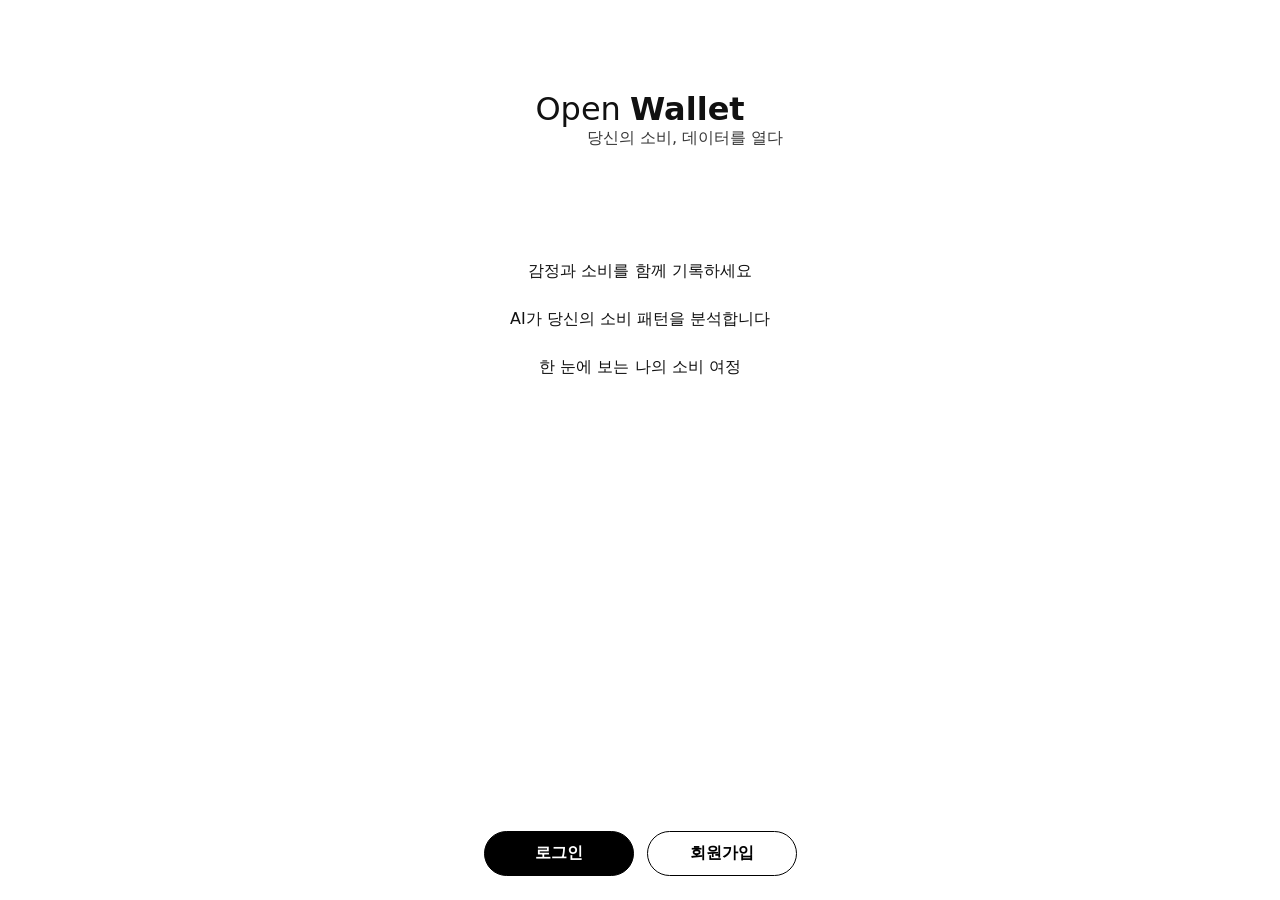
==== login.html @ 49f9ef79 "initial commit on develop" ====
<!DOCTYPE html>
<html lang="en">
<head>
    <meta charset="UTF-8">
    <meta name="viewport" content="width=device-width, initial-scale=1.0">
    <title>Open Wallet - 로그인</title>
    <link rel="stylesheet" href="login.css" />
</head>
<body>
    <div class="wrap">
        <!-- 인트로 화면 -->
        <section id="view-intro" class="view active">
            <div class="logo-area">
                <span class="logo">Open</span>
                <span class="logo bold">Wallet</span>
            </div>
            <p class="subtitle">당신의 소비, 데이터를 열다</p>

            <div class="intro-text">
                <p>감정과 소비를 함께 기록하세요</p>
                <p>AI가 당신의 소비 패턴을 분석합니다</p>
                <p>한 눈에 보는 나의 소비 여정</p>
            </div>

            <div class="btn-row">
                <button id="btn-go-login" class="btn btn-fill">로그인</button>
                <button id="btn-go-signup" class="btn btn-outline">회원가입</button>
            </div>
        </section>

        <!-- 로그인 화면 -->
        <section id="view-login" class="view">
            <div class="logo-area">
                <span class="logo">Open</span>
                <span class="logo bold">Wallet</span>
            </div>
            <p class="subtitle">당신의 소비, 데이터를 열다</p>

            <div class="form-group">
                <label for="login-id">아이디</label>
                <input id="login-id" type="text" placeholder="아이디 입력" />
            </div>
            <div class="form-group">
                <label for="login-pw">비밀번호</label>
                <input id="login-pw" type="password" placeholder="비밀번호 입력" />
            </div>

            <div class="btn-row">
                <button id="btn-login-submit" class="btn btn-fill">로그인</button>
                <button class="btn btn-outline btn-cancel">취소</button>
            </div>

            <p class="bottom-text">
                회원이 아니신가요?
                <button class="link-text" id="link-go-signup">[회원가입]</button>
            </p>
        </section>

        <!-- 회원가입 화면 -->
        <section id="view-signup" class="view">
            <div class="logo-area">
                <span class="logo">Open</span>
                <span class="logo bold">Wallet</span>
            </div>
            <p class="subtitle">당신의 소비, 데이터를 열다</p>

            <div class="form-group">
                <label for="signup-id">아이디</label>
                <input id="signup-id" type="text" placeholder="아이디 입력" />
            </div>
            <div class="form-group">
                <label for="signup-pw">비밀번호</label>
                <input id="signup-pw" type="password" placeholder="비밀번호 입력" />
            </div>
            <div class="form-group">
                <label for="signup-pw2">비밀번호 확인</label>
                <input id="signup-pw2" type="password" placeholder="비밀번호 확인" />
            </div>

            <div class="btn-row">
                <button id="btn-signup-submit" class="btn btn-fill">회원가입</button>
                <button class="btn btn-outline btn-cancel">취소</button>
            </div>

            <p class="bottom-text">
                이미 회원이신가요?
                <button class="link-text" id="link-go-login">[로그인]</button>
            </p>
        </section>
    </div>

    <script src="login.js"></script>
</body>
</html>
---- login.css ----
* {
  box-sizing: border-box;
  align-items: center;
}

body {
  margin: 0;
  font-family: "Noto Sans KR", system-ui, -apple-system, BlinkMacSystemFont,
    sans-serif;
  background-color: #ffffff;
  color: #111;
}

.wrap {
  max-width: 420px;
  margin: 0 auto;
  min-height: 100vh;
  padding: 90px 24px 24px;
  display: flex;
  flex-direction: column;
}

.view {
  display: none;
  flex: 1;
  flex-direction: column;
}
.view.active {
  display: flex;
}

.logo {
  display: inline-block;
  font-size: 2rem;
}
.logo.bold{
  font-weight: 850;
  margin-left: 4px;
}

.subtitle {
  margin: 0 0 90px 90px;
  font-size: 1rem;
  color: #383838;
}

.intro-text {
  text-align: center;
  margin-bottom: 40px;
  font-size: 1rem;
  line-height: 2;
}

.btn-row {
  display: flex;
  gap: 13px;
  margin-top: auto;
}

.btn {
  flex: none;
  width: 150px;
  padding: 11px 0;
  border-radius: 999px;
  font-size: 16px;
  font-weight: bold;
  cursor: pointer;
  border: 1px solid #000;
  background-color: transparent;
}

.btn-fill {
  background-color: #000;
  color: #fff;
}

.btn-outline {
  background-color: #fff;
  color: #000;
}

.form-group {
  margin-bottom: 14px;
}

.form-group label {
  display: block;
  font-size: 0.8rem;
  margin-bottom: 4px;
}

.form-group input {
  width: 100%;
  padding: 10px 18px;
  border-radius: 999px;
  border: 1px solid #bbb;
  font-size: 0.9rem;
  outline: none;
}

.form-group input:focus {
  border-color: #000;
}

.bottom-text {
  margin-top: 16px;
  font-size: 0.8rem;
  color: #666;
}

.link-text {
  border: none;
  background: none;
  font-size: 0.8rem;
  color: #000;
  cursor: pointer;
  padding: 0;
}

*::-webkit-scrollbar {
  width: 4px;
}
*::-webkit-scrollbar-thumb {
  background-color: #c7c7c7;
  border-radius: 999px;
}
* {
  scrollbar-width: thin;
  scrollbar-color: #c7c7c7 transparent;
}
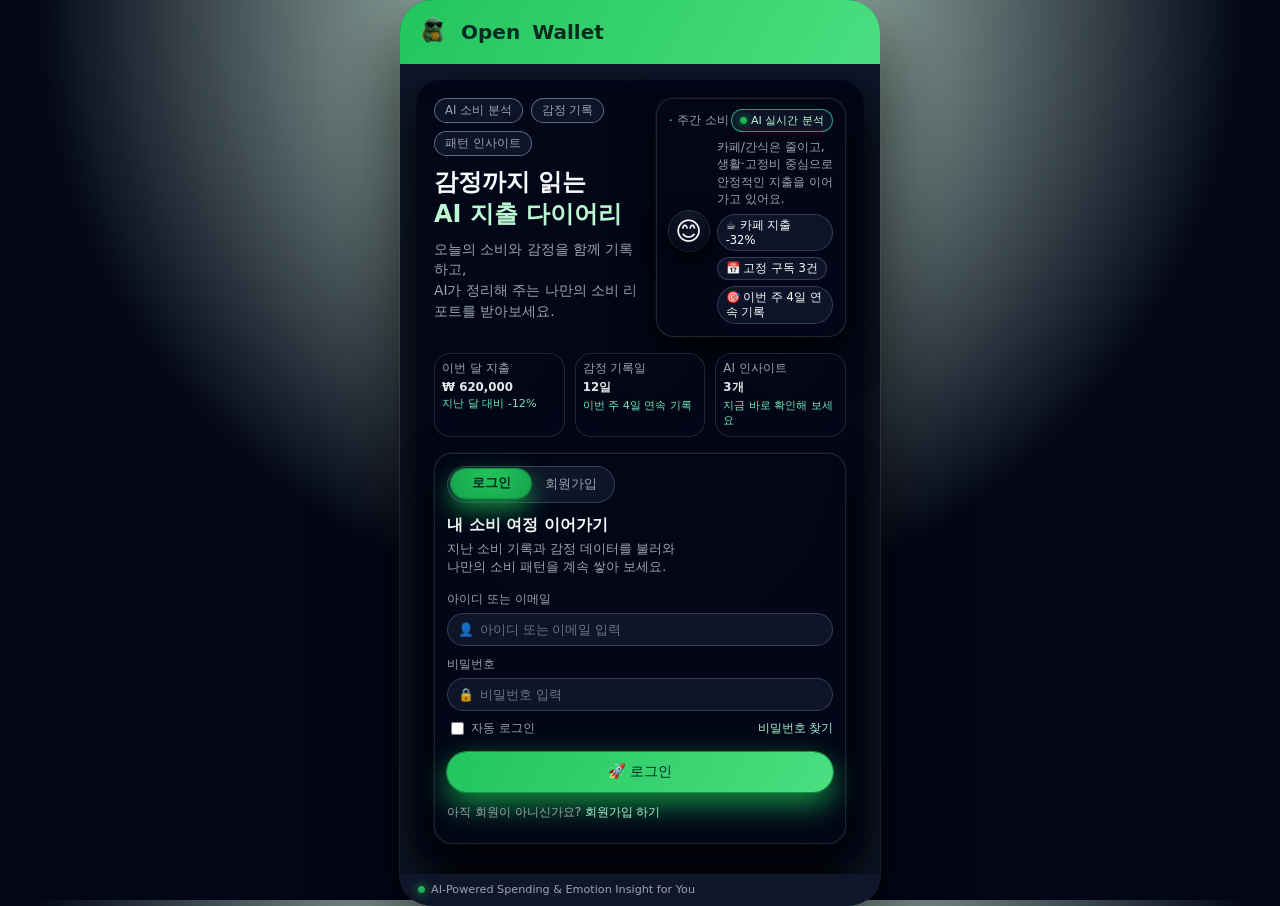
==== commit ab394862: "Add login UI (html/css/js)" ====
--- a/login.html
+++ b/login.html
@@ -1,94 +1,268 @@
+<!-- login.html -->
 <!DOCTYPE html>
-<html lang="en">
+<html lang="ko">
 <head>
-    <meta charset="UTF-8">
-    <meta name="viewport" content="width=device-width, initial-scale=1.0">
-    <title>Open Wallet - 로그인</title>
-    <link rel="stylesheet" href="login.css" />
+  <meta charset="UTF-8" />
+  <title>Open Wallet - 로그인</title>
+  <meta name="viewport" content="width=device-width, initial-scale=1.0" />
+  <link rel="stylesheet" href="CSS/login.css" />
 </head>
 <body>
-    <div class="wrap">
-        <!-- 인트로 화면 -->
-        <section id="view-intro" class="view active">
-            <div class="logo-area">
-                <span class="logo">Open</span>
-                <span class="logo bold">Wallet</span>
-            </div>
-            <p class="subtitle">당신의 소비, 데이터를 열다</p>
-
-            <div class="intro-text">
-                <p>감정과 소비를 함께 기록하세요</p>
-                <p>AI가 당신의 소비 패턴을 분석합니다</p>
-                <p>한 눈에 보는 나의 소비 여정</p>
-            </div>
-
-            <div class="btn-row">
-                <button id="btn-go-login" class="btn btn-fill">로그인</button>
-                <button id="btn-go-signup" class="btn btn-outline">회원가입</button>
-            </div>
+  <div class="app-shell">
+    <!-- 헤더 -->
+    <header class="top-header">
+      <div class="logo-area">
+        <div class="logo-img">
+        <img src="assets/turtle-mascot.png" alt="Open Wallet Logo" />
+      </div>
+    <span class="logo-title">Open</span>
+    <span class="logo-title bold">Wallet</span>
+  </div>
+</header>
+    <!-- 메인 콘텐츠 -->
+    <main class="content">
+      <div class="auth-content">
+        <section class="auth-card">
+          <!-- 히어로 영역 -->
+          <div class="hero">
+            <!-- 왼쪽 설명 -->
+            <div class="hero-left">
+              <div class="hero-chips">
+                <span class="chip">AI 소비 분석</span>
+                <span class="chip">감정 기록</span>
+                <span class="chip">패턴 인사이트</span>
+              </div>
+              <h1 class="hero-title">
+                감정까지 읽는<br />
+                <span>AI 지출 다이어리</span>
+              </h1>
+              <p class="hero-sub">
+                오늘의 소비와 감정을 함께 기록하고,<br />
+                AI가 정리해 주는 나만의 소비 리포트를 받아보세요.
+              </p>
+            </div>
+
+            <!-- 오른쪽 무드 카드 -->
+            <aside class="hero-right">
+              <div class="mood-card">
+                <div class="mood-header">
+                  <div class="mood-header-main">
+                    <span class="mood-dot">·</span>
+                    <span class="mood-label">주간 소비</span>
+                    
+                  </div>
+                  <span class="mood-pill">
+                    <span class="dot"></span>
+                    AI 실시간 분석
+                  </span>
+                </div>
+                <div class="mood-main">
+                  <div class="mood-emoji">😊</div>
+                  <div class="mood-text">
+                    <p class="mood-desc">
+                      카페/간식은 줄이고, 생활·고정비 중심으로 안정적인 지출을 이어가고 있어요.
+                    </p>
+                    <div class="mood-tags">
+                      <span class="mood-tag">☕ 카페 지출 -32%</span>
+                      <span class="mood-tag">📅 고정 구독 3건</span>
+                      <span class="mood-tag">🎯 이번 주 4일 연속 기록</span>
+                    </div>
+                  </div>
+                </div>
+              </div>
+            </aside>
+          </div>
+
+          <!-- 지표 섹션 -->
+          <div class="metrics-row">
+            <div class="metric-card">
+              <span class="metric-label">이번 달 지출</span>
+              <span class="metric-value">₩ 620,000</span>
+              <span class="metric-sub">지난 달 대비 -12%</span>
+            </div>
+            <div class="metric-card">
+              <span class="metric-label">감정 기록일</span>
+              <span class="metric-value">12일</span>
+              <span class="metric-sub">이번 주 4일 연속 기록</span>
+            </div>
+            <div class="metric-card">
+              <span class="metric-label">AI 인사이트</span>
+              <span class="metric-value">3개</span>
+              <span class="metric-sub">지금 바로 확인해 보세요</span>
+            </div>
+          </div>
+
+          <!-- 로그인 / 회원가입 패널 -->
+          <section class="auth-panel">
+            <!-- 탭 -->
+            <div class="auth-tabs">
+              <button
+                id="tab-login"
+                class="auth-tab active"
+                type="button"
+                data-target="login"
+              >
+                로그인
+              </button>
+              <button
+                id="tab-signup"
+                class="auth-tab"
+                type="button"
+                data-target="signup"
+              >
+                회원가입
+              </button>
+            </div>
+
+            <!-- 로그인 패널 -->
+            <div id="panel-login" class="auth-form-panel active">
+              <h2 class="panel-title">내 소비 여정 이어가기</h2>
+              <p class="panel-sub">
+                지난 소비 기록과 감정 데이터를 불러와<br />
+                나만의 소비 패턴을 계속 쌓아 보세요.
+              </p>
+
+              <div class="form-group">
+                <label for="login-id">아이디 또는 이메일</label>
+                <div class="field-wrap">
+                  <span class="field-icon">👤</span>
+                  <input
+                    id="login-id"
+                    type="text"
+                    placeholder="아이디 또는 이메일 입력"
+                  />
+                </div>
+              </div>
+
+              <div class="form-group">
+                <label for="login-pw">비밀번호</label>
+                <div class="field-wrap">
+                  <span class="field-icon">🔒</span>
+                  <input
+                    id="login-pw"
+                    type="password"
+                    placeholder="비밀번호 입력"
+                  />
+                </div>
+              </div>
+
+              <div class="form-row-small">
+                <label class="checkbox-row">
+                  <input type="checkbox" />
+                  <span>자동 로그인</span>
+                </label>
+                <button class="link-text small" type="button">
+                  비밀번호 찾기
+                </button>
+              </div>
+
+              <div class="btn-row">
+                <button
+                  id="btn-login-submit"
+                  type="button"
+                  class="btn btn-fill"
+                >
+                  <span class="btn-icon">🚀</span>
+                  <span>로그인</span>
+                </button>
+              </div>
+
+              <p class="panel-bottom-text">
+                아직 회원이 아니신가요?
+                <button
+                  id="link-go-signup"
+                  type="button"
+                  class="link-text"
+                >
+                  회원가입 하기
+                </button>
+              </p>
+            </div>
+
+            <!-- 회원가입 패널 -->
+            <div id="panel-signup" class="auth-form-panel">
+              <h2 class="panel-title">새 계정으로 시작하기</h2>
+              <p class="panel-sub">
+                오늘부터의 소비와 감정을 함께 기록하고,<br />
+                AI 인사이트를 받아보세요.
+              </p>
+
+              <div class="form-group">
+                <label for="signup-id">아이디</label>
+                <div class="field-wrap">
+                  <span class="field-icon">👤</span>
+                  <input
+                    id="signup-id"
+                    type="text"
+                    placeholder="아이디 입력"
+                  />
+                </div>
+              </div>
+
+              <div class="form-group">
+                <label for="signup-pw">비밀번호</label>
+                <div class="field-wrap">
+                  <span class="field-icon">🔒</span>
+                  <input
+                    id="signup-pw"
+                    type="password"
+                    placeholder="8자 이상, 영문/숫자 조합"
+                  />
+                </div>
+              </div>
+
+              <div class="form-group">
+                <label for="signup-pw2">비밀번호 확인</label>
+                <div class="field-wrap">
+                  <span class="field-icon">✅</span>
+                  <input
+                    id="signup-pw2"
+                    type="password"
+                    placeholder="비밀번호 한 번 더 입력"
+                  />
+                </div>
+                <div id="signup-note" class="form-note"></div>
+              </div>
+
+              <div class="btn-row">
+                <button
+                  id="btn-signup-submit"
+                  type="button"
+                  class="btn btn-fill"
+                >
+                  <span class="btn-icon">✨</span>
+                  <span>회원가입</span>
+                </button>
+              </div>
+
+              <p class="panel-bottom-text">
+                이미 회원이신가요?
+                <button
+                  id="link-go-login"
+                  type="button"
+                  class="link-text"
+                >
+                  로그인으로 돌아가기
+                </button>
+              </p>
+            </div>
+          </section>
         </section>
-
-        <!-- 로그인 화면 -->
-        <section id="view-login" class="view">
-            <div class="logo-area">
-                <span class="logo">Open</span>
-                <span class="logo bold">Wallet</span>
-            </div>
-            <p class="subtitle">당신의 소비, 데이터를 열다</p>
-
-            <div class="form-group">
-                <label for="login-id">아이디</label>
-                <input id="login-id" type="text" placeholder="아이디 입력" />
-            </div>
-            <div class="form-group">
-                <label for="login-pw">비밀번호</label>
-                <input id="login-pw" type="password" placeholder="비밀번호 입력" />
-            </div>
-
-            <div class="btn-row">
-                <button id="btn-login-submit" class="btn btn-fill">로그인</button>
-                <button class="btn btn-outline btn-cancel">취소</button>
-            </div>
-
-            <p class="bottom-text">
-                회원이 아니신가요?
-                <button class="link-text" id="link-go-signup">[회원가입]</button>
-            </p>
-        </section>
-
-        <!-- 회원가입 화면 -->
-        <section id="view-signup" class="view">
-            <div class="logo-area">
-                <span class="logo">Open</span>
-                <span class="logo bold">Wallet</span>
-            </div>
-            <p class="subtitle">당신의 소비, 데이터를 열다</p>
-
-            <div class="form-group">
-                <label for="signup-id">아이디</label>
-                <input id="signup-id" type="text" placeholder="아이디 입력" />
-            </div>
-            <div class="form-group">
-                <label for="signup-pw">비밀번호</label>
-                <input id="signup-pw" type="password" placeholder="비밀번호 입력" />
-            </div>
-            <div class="form-group">
-                <label for="signup-pw2">비밀번호 확인</label>
-                <input id="signup-pw2" type="password" placeholder="비밀번호 확인" />
-            </div>
-
-            <div class="btn-row">
-                <button id="btn-signup-submit" class="btn btn-fill">회원가입</button>
-                <button class="btn btn-outline btn-cancel">취소</button>
-            </div>
-
-            <p class="bottom-text">
-                이미 회원이신가요?
-                <button class="link-text" id="link-go-login">[로그인]</button>
-            </p>
-        </section>
-    </div>
-
-    <script src="login.js"></script>
+      </div>
+    </main>
+
+    <!-- 푸터 -->
+    <footer class="auth-footer">
+      <span class="status-dot"></span>
+      <span class="footer-text">
+        AI-Powered Spending &amp; Emotion Insight for You
+      </span>
+    </footer>
+  </div>
+
+  <!-- 토스트 -->
+  <div id="auth-toast" class="auth-toast"></div>
+
+  <script src="Js/login.js"></script>
 </body>
-</html>+</html>
--- a/CSS/login.css
+++ b/CSS/login.css
@@ -0,0 +1,743 @@
+/* CSS/login.css */
+/* =========================
+   기본 테마
+   ========================= */
+* {
+  box-sizing: border-box;
+}
+
+:root {
+  --ow-green: #76f36b;
+  --ow-green-strong: #22c55e;
+  --ow-bg: #050816;
+  --ow-card-bg: rgba(17, 24, 39, 0.96);
+  --ow-card-border: rgba(148, 163, 184, 0.45);
+  --ow-text-main: #f9fafb;
+  --ow-text-sub: #9ca3af;
+  --ow-radius-lg: 18px;
+}
+
+html,
+body {
+  margin: 0;
+  padding: 0;
+  height: 100%;
+}
+
+body {
+  margin: 0;
+  font-family: "Noto Sans KR", system-ui, -apple-system, BlinkMacSystemFont,
+    sans-serif;
+  min-height: 100vh;
+  color: var(--ow-text-main);
+  background: radial-gradient(circle at top, #22c55e33 0, #020617 55%);
+}
+
+/* =========================
+   app-shell
+   ========================= */
+.app-shell {
+  width: 100%;
+  max-width: 480px;
+  margin: 0 auto;
+  position: relative;
+  min-height: 100vh;
+  display: flex;
+  flex-direction: column;
+  border-radius: 32px;
+  background: radial-gradient(circle at top, #022c22 0, #020617 40%, #020617);
+  overflow: hidden;
+  box-shadow:
+    0 32px 80px rgba(0, 0, 0, 0.75),
+    0 0 0 1px rgba(148, 163, 184, 0.25);
+}
+
+.app-shell::before {
+  content: "";
+  position: absolute;
+  inset: 0;
+  background: linear-gradient(135deg, #22c55e20, transparent 60%, #38bdf820);
+  mix-blend-mode: screen;
+  pointer-events: none;
+}
+
+/* =========================
+   헤더
+   ========================= */
+.top-header {
+  position: relative;
+  height: 64px;
+  background: linear-gradient(120deg, #22c55e, #4ade80, #22c55e);
+  background-size: 200% 200%;
+  display: flex;
+  justify-content: space-between;
+  align-items: center;
+  padding: 0 16px;
+  box-shadow: 0 8px 18px rgba(15, 23, 42, 0.65);
+  animation: headerGlow 8s ease-in-out infinite;
+  z-index: 2;
+}
+
+.logo-area { display: flex; align-items: center; gap: 10px; }
+.logo-img {
+  width: 35px;
+  height: 35px;
+  border-radius: 50%;
+  object-fit: cover;
+}
+
+.logo-img img {
+  width: 100%;
+  height: 100%;
+  object-fit: cover;
+  border-radius: 50%;
+  display: block;
+}
+
+.logo-title {
+  font-size: 20px;
+  line-height: 1;
+  color: #022c22;
+  font-weight: 600;
+}
+
+.logo-title.bold {
+  margin-left: 2px;
+  font-weight: 800;
+  background: linear-gradient(90deg, #022c22, #052e16);
+  -webkit-background-clip: text;
+  color: transparent;
+}
+
+/* =========================
+   메인 / 카드
+   ========================= */
+.content {
+  position: relative;
+  flex: 1;
+  padding: 16px 16px 10px;
+  overflow-y: auto;
+  background: linear-gradient(
+    180deg,
+    rgba(15, 23, 42, 0.95),
+    rgba(15, 23, 42, 0.98)
+  );
+  backdrop-filter: blur(18px);
+}
+
+.auth-content {
+  display: flex;
+}
+
+.auth-card {
+  position: relative;
+  width: 100%;
+  min-height: calc(100vh - 64px - 52px);
+  border-radius: 24px;
+  padding: 18px 18px 14px;
+  background: radial-gradient(circle at top left, #020617, #020617f2);
+  box-shadow:
+    0 20px 48px rgba(0, 0, 0, 0.95),
+    0 0 0 1px rgba(15, 23, 42, 0.95);
+  animation: cardFadeIn 0.4s ease-out;
+}
+
+/* =========================
+   히어로 영역
+   ========================= */
+.hero {
+  display: grid;
+  grid-template-columns: minmax(0, 1.2fr) minmax(0, 1.1fr);
+  gap: 14px;
+  margin-bottom: 16px;
+}
+
+.hero-left {
+  display: flex;
+  flex-direction: column;
+}
+
+.hero-chips {
+  display: flex;
+  flex-wrap: wrap;
+  gap: 8px;
+  margin-bottom: 10px;
+}
+
+.chip {
+  font-size: 0.72rem;
+  padding: 4px 10px;
+  border-radius: 999px;
+  border: 1px solid rgba(148, 163, 184, 0.6);
+  background: rgba(15, 23, 42, 0.9);
+  color: var(--ow-text-sub);
+}
+
+.hero-title {
+  margin: 0 0 8px;
+  font-size: 1.5rem;
+  line-height: 1.35;
+}
+
+.hero-title span {
+  color: #bbf7d0;
+}
+
+.hero-sub {
+  margin: 0;
+  font-size: 0.86rem;
+  color: var(--ow-text-sub);
+  line-height: 1.5;
+}
+
+/* 오른쪽 무드 카드 */
+.hero-right {
+  display: flex;
+  justify-content: flex-end;
+}
+
+.mood-card {
+  width: 100%;
+  border-radius: 18px;
+  padding: 10px 12px 12px;
+  background: radial-gradient(circle at top left, #020617, #020617f2);
+  border: 1px solid rgba(31, 41, 55, 0.95);
+  box-shadow:
+    0 18px 40px rgba(0, 0, 0, 0.95),
+    0 0 0 1px rgba(15, 23, 42, 0.95);
+  animation: floatCard 7s ease-in-out infinite;
+}
+
+.mood-header {
+  display: flex;
+  justify-content: space-between;
+  align-items: center;
+  margin-bottom: 6px;
+}
+
+/* 👉 한 줄 무드 헤더 */
+.mood-header-main {
+  display: inline-flex;
+  align-items: center;
+  gap: 4px;
+  white-space: nowrap;
+}
+
+.mood-label {
+  font-size: 0.78rem;
+  color: var(--ow-text-sub);
+}
+
+.mood-dot {
+  font-size: 0.78rem;
+  color: #6ee7b7;
+}
+
+.mood-inline-title {
+  font-size: 0.88rem;
+  font-weight: 600;
+  color: #e5e7eb;
+}
+
+.mood-pill {
+  display: inline-flex;
+  align-items: center;
+  gap: 4px;
+  border-radius: 999px;
+  border: 1px solid rgba(52, 211, 153, 0.7);
+  padding: 3px 8px;
+  font-size: 0.7rem;
+  color: #bbf7d0;
+  background: rgba(15, 23, 42, 0.9);
+}
+
+.mood-pill .dot {
+  width: 7px;
+  height: 7px;
+  border-radius: 999px;
+  background: radial-gradient(circle at top, #22c55e, #16a34a);
+  box-shadow: 0 0 10px rgba(34, 197, 94, 0.9);
+}
+
+.mood-main {
+  display: flex;
+  gap: 8px;
+  align-items: center;
+}
+
+.mood-emoji {
+  width: 40px;
+  height: 40px;
+  border-radius: 999px;
+  display: flex;
+  align-items: center;
+  justify-content: center;
+  font-size: 1.6rem;
+  background: radial-gradient(circle at top, #111827, #020617);
+  box-shadow:
+    0 10px 24px rgba(0, 0, 0, 0.9),
+    0 0 0 1px rgba(55, 65, 81, 0.9);
+}
+
+.mood-text {
+  flex: 1;
+}
+
+.mood-desc {
+  margin: 0;
+  font-size: 0.78rem;
+  color: var(--ow-text-sub);
+  line-height: 1.4;
+}
+
+.mood-tags {
+  display: flex;
+  flex-wrap: wrap;
+  gap: 6px;
+  margin-top: 6px;
+}
+
+.mood-tag {
+  font-size: 0.72rem;
+  padding: 3px 8px;
+  border-radius: 999px;
+  background: rgba(15, 23, 42, 0.9);
+  border: 1px solid rgba(55, 65, 81, 0.9);
+}
+
+/* =========================
+   지표 섹션
+   ========================= */
+.metrics-row {
+  display: grid;
+  grid-template-columns: repeat(3, minmax(0, 1fr));
+  gap: 10px;
+  margin-bottom: 16px;
+}
+
+.metric-card {
+  border-radius: 16px;
+  padding: 7px 7px 8px;
+  background: radial-gradient(circle at top, #020617, #020617f2);
+  border: 1px solid rgba(31, 41, 55, 0.95);
+  font-size: 0.74rem;
+}
+
+.metric-label {
+  display: block;
+  color: var(--ow-text-sub);
+  margin-bottom: 3px;
+}
+
+.metric-value {
+  display: block;
+  font-weight: 600;
+  color: #e5e7eb;
+  margin-bottom: 2px;
+}
+
+.metric-sub {
+  display: block;
+  font-size: 0.7rem;
+  color: #6ee7b7;
+}
+
+/* =========================
+   로그인/회원가입 패널
+   ========================= */
+.auth-panel {
+  border-radius: 18px;
+  padding: 12px 12px 10px;
+  background: radial-gradient(circle at top, #020617, #020617f2);
+  border: 1px solid rgba(31, 41, 55, 0.95);
+  box-shadow:
+    0 18px 40px rgba(0, 0, 0, 0.95),
+    0 0 0 1px rgba(15, 23, 42, 0.95);
+  animation: slideUp 0.45s ease-out;
+}
+
+.auth-tabs {
+  display: inline-flex;
+  padding: 3px;
+  border-radius: 999px;
+  background: rgba(15, 23, 42, 0.95);
+  border: 1px solid rgba(55, 65, 81, 0.95);
+  margin-bottom: 12px;
+}
+
+.auth-tab {
+  border: none;
+  padding: 6px 14px;
+  border-radius: 999px;
+  font-size: 0.8rem;
+  color: var(--ow-text-sub);
+  background: transparent;
+  cursor: pointer;
+  min-width: 80px;
+  transition:
+    background 0.18s ease-out,
+    color 0.18s ease-out,
+    box-shadow 0.18s ease-out,
+    transform 0.12s ease-out;
+}
+
+.auth-tab.active {
+  background: radial-gradient(circle at top, #22c55e, #16a34a);
+  color: #022c22;
+  font-weight: 600;
+  box-shadow:
+    0 10px 24px rgba(22, 163, 74, 0.9),
+    0 0 0 1px rgba(22, 163, 74, 0.8);
+  transform: translateY(-1px);
+}
+
+.auth-form-panel {
+  display: none;
+  animation: fadeSlideIn 0.25s ease-out;
+}
+
+.auth-form-panel.active {
+  display: block;
+}
+
+.panel-title {
+  margin: 0 0 4px;
+  font-size: 1rem;
+}
+
+.panel-sub {
+  margin: 0 0 14px;
+  font-size: 0.8rem;
+  color: var(--ow-text-sub);
+  line-height: 1.45;
+}
+
+/* 폼 공통 */
+.form-group {
+  display: flex;
+  flex-direction: column;
+  gap: 5px;
+  margin-top: 10px;
+}
+
+.form-group label {
+  font-size: 0.76rem;
+  color: var(--ow-text-sub);
+}
+
+.field-wrap {
+  position: relative;
+  display: flex;
+  align-items: center;
+  border-radius: 999px;
+  padding: 7px 10px 7px 30px;
+  border: 1px solid rgba(55, 65, 81, 0.9);
+  background: rgba(15, 23, 42, 0.95);
+  transition:
+    border-color 0.18s ease-out,
+    box-shadow 0.18s ease-out,
+    background 0.18s ease-out;
+}
+
+.field-wrap:focus-within {
+  border-color: rgba(52, 211, 153, 0.9);
+  box-shadow:
+    0 0 0 1px rgba(52, 211, 153, 0.8),
+    0 0 16px rgba(16, 185, 129, 0.45);
+  background: rgba(15, 23, 42, 0.98);
+}
+
+.field-wrap input {
+  flex: 1;
+  border: none;
+  outline: none;
+  background: transparent;
+  color: var(--ow-text-main);
+  font-size: 0.82rem;
+}
+
+.field-wrap input::placeholder {
+  color: #6b7280;
+}
+
+.field-icon {
+  position: absolute;
+  left: 10px;
+  font-size: 0.8rem;
+  opacity: 0.9;
+}
+
+.form-row-small {
+  display: flex;
+  justify-content: space-between;
+  align-items: center;
+  margin: 8px 0 14px;
+  font-size: 0.75rem;
+  color: var(--ow-text-sub);
+}
+
+.checkbox-row {
+  display: inline-flex;
+  align-items: center;
+  gap: 4px;
+}
+
+.checkbox-row input {
+  accent-color: var(--ow-green-strong);
+}
+
+/* 버튼 */
+.btn-row {
+  display: flex;
+  gap: 10px;
+  margin-top: 8px;
+}
+
+.btn {
+  flex: 1;
+  border-radius: 999px;
+  border: 1px solid rgba(55, 65, 81, 0.9);
+  padding: 10px 12px;
+  font-size: 0.85rem;
+  cursor: pointer;
+  background: rgba(15, 23, 42, 0.9);
+  color: var(--ow-text-main);
+  display: inline-flex;
+  align-items: center;
+  justify-content: center;
+  gap: 4px;
+  transition:
+    transform 0.12s ease-out,
+    box-shadow 0.16s ease-out,
+    background 0.16s ease-out,
+    border-color 0.16s ease-out;
+}
+
+.btn-fill {
+  background: linear-gradient(
+    120deg,
+    var(--ow-green-strong),
+    #4ade80,
+    var(--ow-green-strong)
+  );
+  border-color: transparent;
+  color: #022c22;
+  box-shadow:
+    0 12px 30px rgba(22, 163, 74, 0.9),
+    0 0 0 1px rgba(22, 163, 74, 0.85);
+  background-size: 200% 200%;
+  animation: btnGlow 7s ease-in-out infinite;
+}
+
+.btn:hover {
+  transform: translateY(-1px);
+  box-shadow:
+    0 14px 32px rgba(0, 0, 0, 0.9),
+    0 0 0 1px rgba(148, 163, 184, 0.7);
+}
+
+.btn:active {
+  transform: translateY(1px) scale(0.99);
+  box-shadow:
+    0 8px 20px rgba(0, 0, 0, 0.85),
+    0 0 0 1px rgba(55, 65, 81, 0.8);
+}
+
+.btn-icon {
+  font-size: 0.9rem;
+}
+
+.link-text {
+  border: none;
+  background: none;
+  color: #a7f3d0;
+  font-size: 0.75rem;
+  cursor: pointer;
+  padding: 0;
+}
+
+.link-text.small {
+  font-size: 0.72rem;
+}
+
+.link-text:hover {
+  text-decoration: underline;
+}
+
+.panel-bottom-text {
+  margin-top: 12px;
+  font-size: 0.75rem;
+  color: var(--ow-text-sub);
+}
+
+/* 회원가입 비밀번호 안내 */
+.form-note {
+  min-height: 16px;
+  font-size: 0.72rem;
+  margin-top: 4px;
+}
+
+.form-note.ok {
+  color: #bbf7d0;
+}
+
+.form-note.error {
+  color: #fecaca;
+}
+
+/* =========================
+   푸터 & 토스트
+   ========================= */
+.auth-footer {
+  position: relative;
+  z-index: 1;
+  padding: 8px 18px 10px;
+  border-top: 1px solid rgba(15, 23, 42, 0.95);
+  display: flex;
+  align-items: center;
+  gap: 6px;
+  font-size: 0.7rem;
+  color: var(--ow-text-sub);
+  background: linear-gradient(
+    180deg,
+    rgba(15, 23, 42, 0.96),
+    rgba(15, 23, 42, 0.98)
+  );
+}
+
+.status-dot {
+  width: 7px;
+  height: 7px;
+  border-radius: 999px;
+  background: radial-gradient(circle at top, #22c55e, #16a34a);
+  box-shadow: 0 0 10px rgba(34, 197, 94, 0.9);
+}
+
+.footer-text {
+  white-space: nowrap;
+  overflow: hidden;
+  text-overflow: ellipsis;
+}
+
+.auth-toast {
+  position: fixed;
+  left: 50%;
+  bottom: -80px;
+  transform: translateX(-50%);
+  background: rgba(15, 23, 42, 0.98);
+  color: #e5e7eb;
+  padding: 9px 14px;
+  border-radius: 999px;
+  font-size: 0.78rem;
+  box-shadow:
+    0 16px 40px rgba(0, 0, 0, 0.95),
+    0 0 0 1px rgba(148, 163, 184, 0.65);
+  opacity: 0;
+  transition: bottom 0.25s ease-out, opacity 0.25s ease-out;
+  z-index: 40;
+  max-width: 90%;
+  white-space: nowrap;
+  overflow: hidden;
+  text-overflow: ellipsis;
+}
+
+.auth-toast.show {
+  bottom: 96px;
+  opacity: 1;
+}
+
+/* 스크롤바 */
+*::-webkit-scrollbar {
+  width: 5px;
+  height: 5px;
+}
+*::-webkit-scrollbar-track {
+  background: transparent;
+}
+*::-webkit-scrollbar-thumb {
+  background-color: #4b5563;
+  border-radius: 999px;
+}
+*::-webkit-scrollbar-thumb:hover {
+  background-color: #9ca3af;
+}
+
+/* 애니메이션 */
+@keyframes headerGlow {
+  0%,
+  100% {
+    background-position: 0% 50%;
+  }
+  50% {
+    background-position: 100% 50%;
+  }
+}
+
+@keyframes btnGlow {
+  0%,
+  100% {
+    background-position: 0% 50%;
+  }
+  50% {
+    background-position: 100% 50%;
+  }
+}
+
+@keyframes fadeSlideIn {
+  from {
+    opacity: 0;
+    transform: translateY(6px);
+  }
+  to {
+    opacity: 1;
+    transform: translateY(0);
+  }
+}
+
+@keyframes floatCard {
+  0%,
+  100% {
+    transform: translateY(0);
+  }
+  50% {
+    transform: translateY(-4px);
+  }
+}
+
+@keyframes slideUp {
+  from {
+    opacity: 0;
+    transform: translateY(12px);
+  }
+  to {
+    opacity: 1;
+    transform: translateY(0);
+  }
+}
+
+@keyframes cardFadeIn {
+  from {
+    opacity: 0;
+    transform: translateY(8px);
+  }
+  to {
+    opacity: 1;
+    transform: translateY(0);
+  }
+}
+
+/* 반응형 */
+@media (max-width: 520px) {
+  .app-shell {
+    border-radius: 0;
+    max-width: 100%;
+  }
+
+  .hero {
+    grid-template-columns: minmax(0, 1fr);
+  }
+
+  .mood-header-main {
+    max-width: 100%;
+  }
+}
